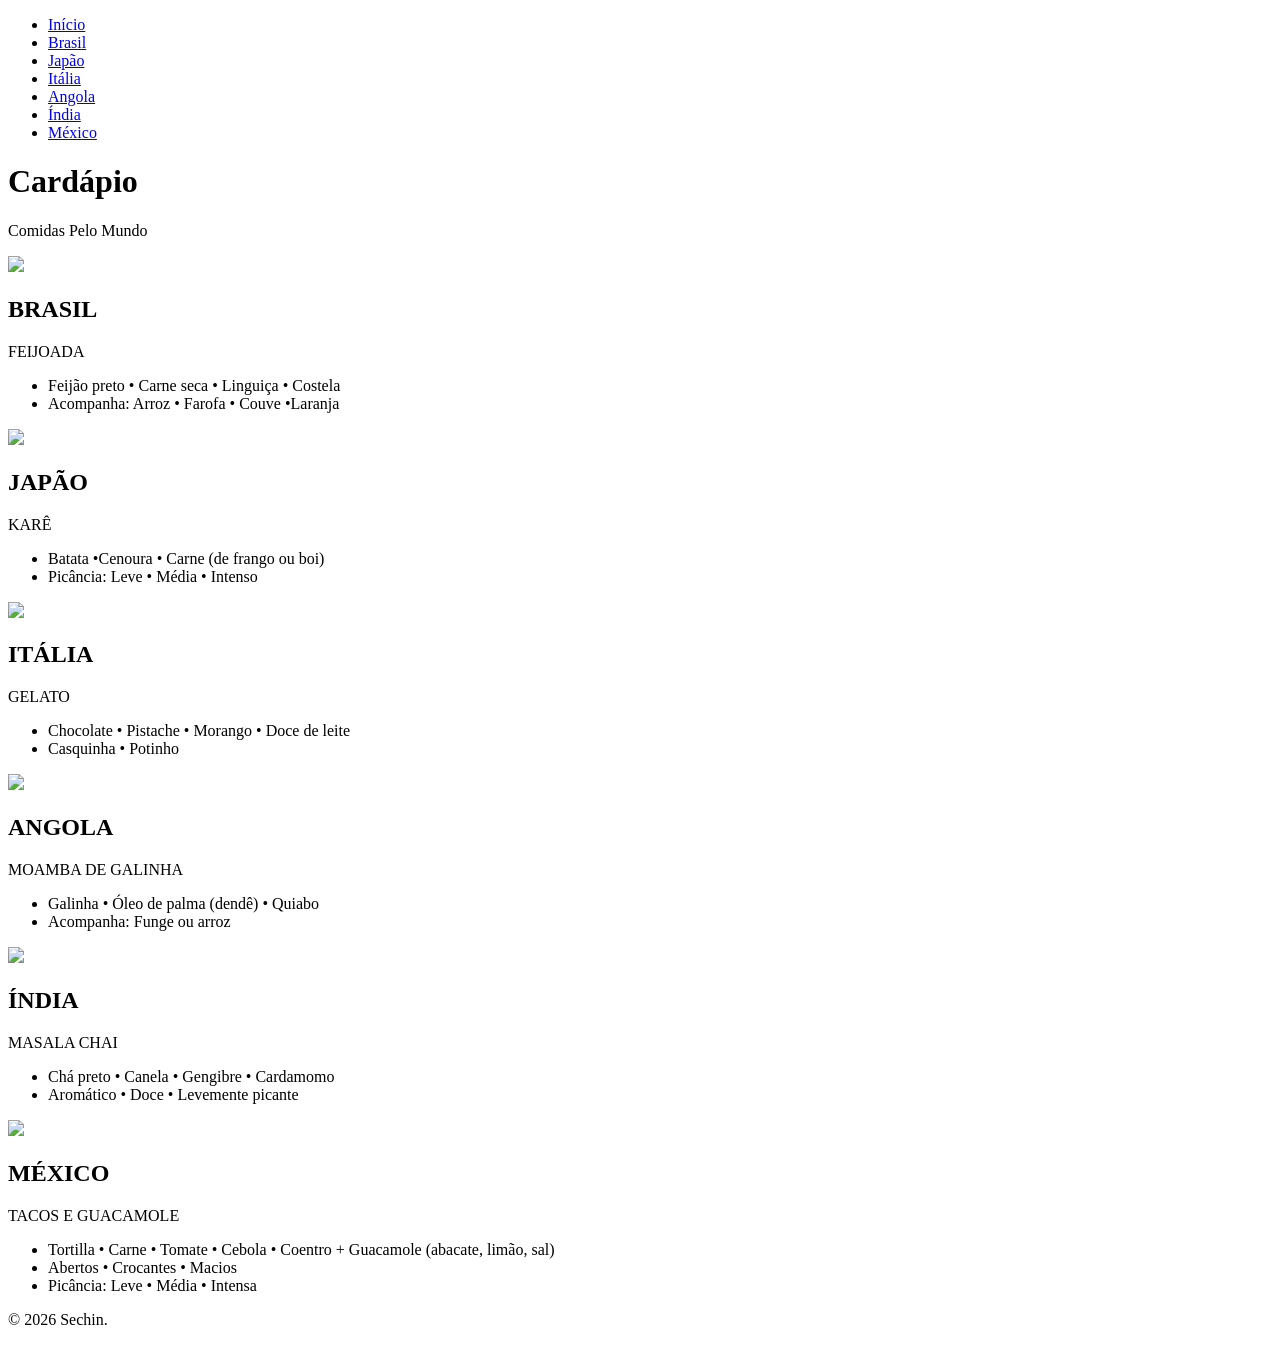
==== index.html @ c8889a67 "Criando pastas e HTML" ====
<!DOCTYPE html>
<html lang="pt-br">
<head>
    <meta charset="UTF-8">
    <meta name="viewport" content="width=device-width, initial-scale=1.0">
    <link rel="stylesheet" href="src/css/style.css">
    <link rel="icon" href="src/assets/Icon.png">
    <title>Cardápio</title>
</head>

<body>

    <header>

    <nav>
        <ul class="nav-lista">
        <li><a href="#cardapio"> Início </a></li>
        <li><a href="#brasil"> Brasil </a></li>
        <li><a href="#japao"> Japão </a></li>
        <li><a href="#italia"> Itália </a></li>
        <li><a href="#angola"> Angola </a></li>
        <li><a href="#india"> Índia </a></li>
        <li><a href="#mexico"> México </a></li>
        </ul>
    </nav>
    
    </header>
   
    <h1 id="cardapio">Cardápio</h1>
    <p class="subtitulo">Comidas Pelo Mundo</p>

    <section class="brasil" id="brasil">
        <img src="src/assets/Feijoada.jpg">
        <div class="conteudo">
            <h2>BRASIL</h2>
            <p>FEIJOADA</p>
            <ul>
                <li>Feijão preto • Carne seca • Linguiça • Costela</li>
                <li>Acompanha: Arroz • Farofa • Couve •Laranja</li>
            </ul>
        </div>
    </section>

    <section class="japao" id="japao">
        <img src="src/assets/Kare.jpg">
        <div class="conteudo">
            <h2>JAPÃO</h2>
            <p>KARÊ</p>
            <ul>
                <li>Batata •Cenoura • Carne (de frango ou boi)</li>
                <li>Picância: Leve • Média • Intenso</li>
            </ul>
        </div>
    </section>

    <section class="italia" id="italia">
        <img src="src/assets/Gelato.jpg">
        <div class="conteudo">
            <h2>ITÁLIA</h2>
            <p>GELATO</p>
            <ul>
                <li>Chocolate • Pistache • Morango • Doce de leite</li>
                <li>Casquinha • Potinho</li>
            </ul>
        </div>
    </section>

    <section class="angola" id="angola">
        <img src="src/assets/Moamba-Galinha.webp">
        <div class="conteudo">
            <h2>ANGOLA</h2>
            <p>MOAMBA DE GALINHA</p>
            <ul>
                <li>Galinha • Óleo de palma (dendê) • Quiabo</li>
                <li>Acompanha: Funge ou arroz</li>
            </ul>
        </div>
    </section>

    <section class="india" id="india">
        <img src="src/assets/Masala-Chai.jpg">
        <div class="conteudo">
            <h2>ÍNDIA</h2>
            <p>MASALA CHAI</p>
            <ul>
                <li>Chá preto • Canela • Gengibre • Cardamomo</li>
                <li>Aromático • Doce • Levemente picante</li>
            </ul>
        </div>
    </section>

    <section class="mexico" id="mexico">
        <img src="src/assets/Tacos.jpg">
        <div class="conteudo">
            <h2>MÉXICO</h2>
            <p>TACOS E GUACAMOLE</p>
            <ul>
                <li>Tortilla • Carne • Tomate • Cebola • Coentro + Guacamole (abacate, limão, sal)</li>
                <li>Abertos • Crocantes • Macios</li>
                <li>Picância: Leve • Média • Intensa</li>
            </ul>
        </div>
    </section>

    <footer>
    <p> &copy; 2026 Sechin. </p>
    </footer>

</body>
</html>
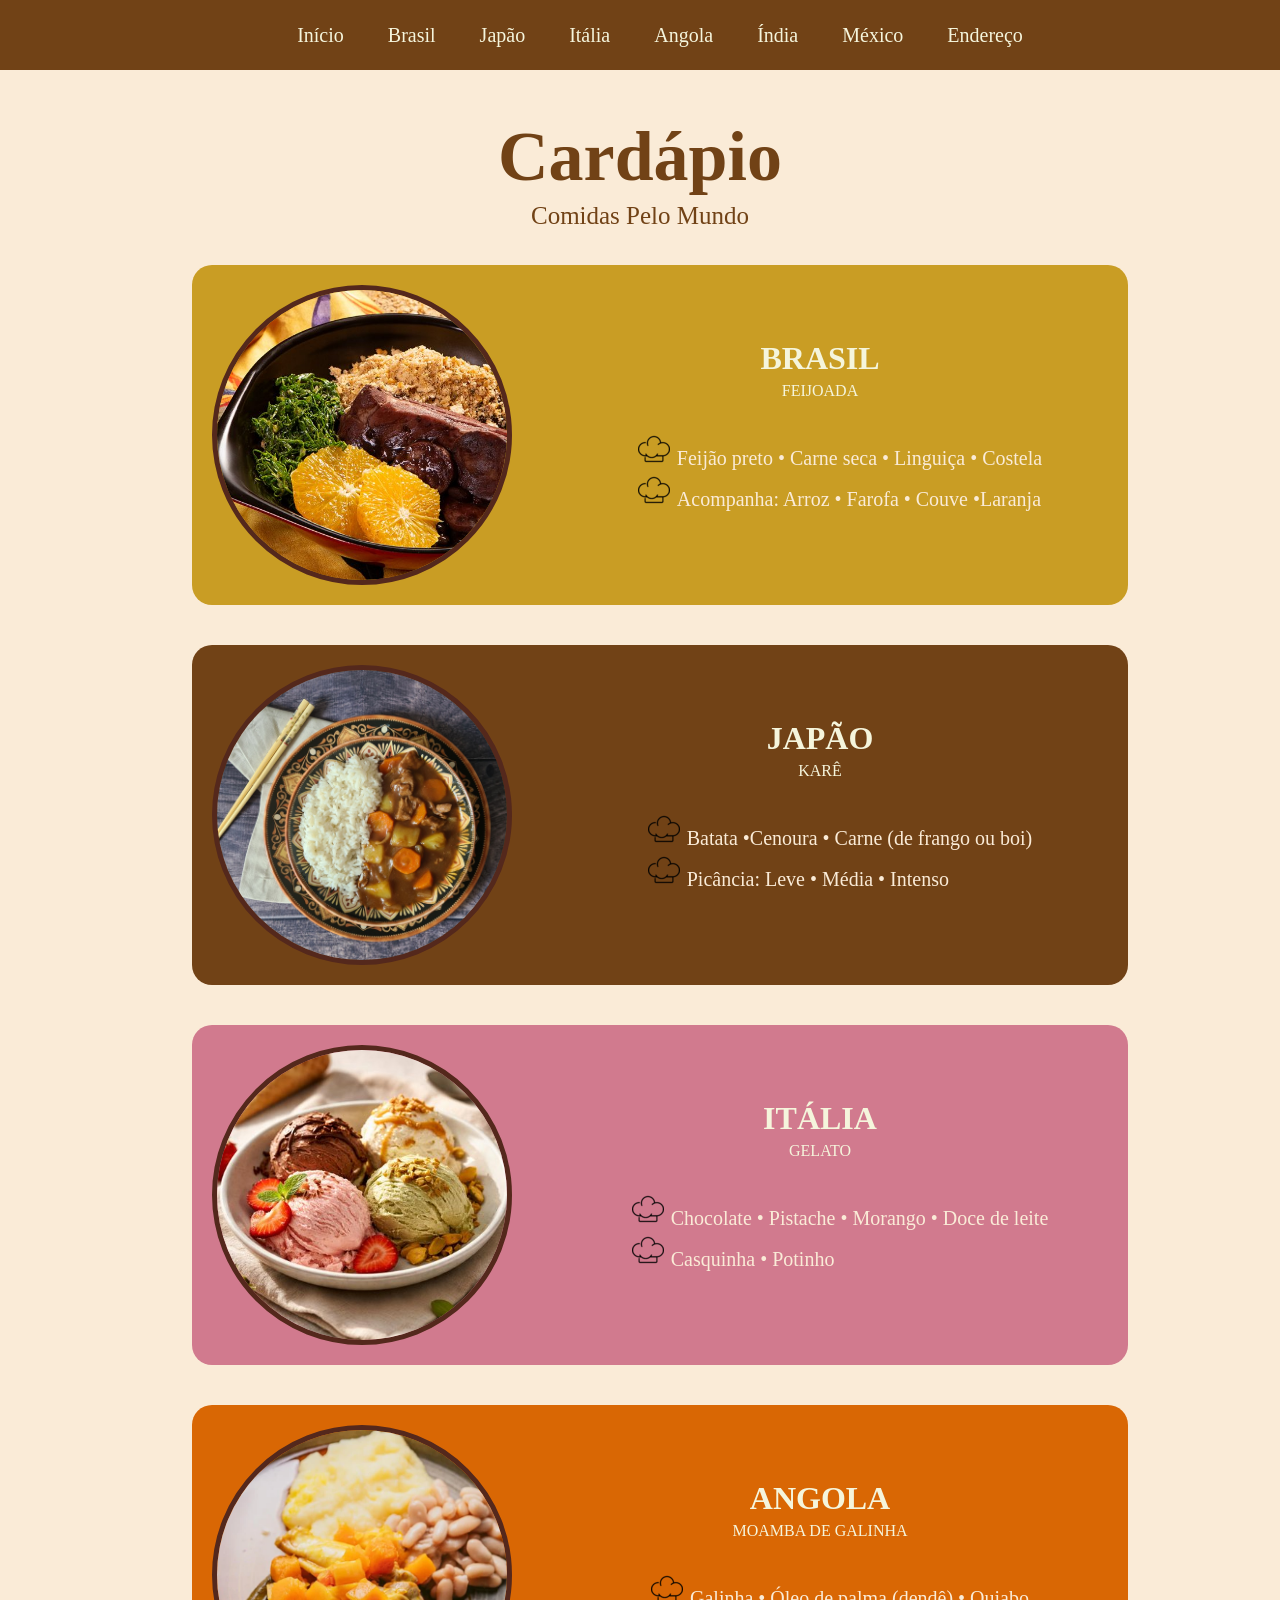
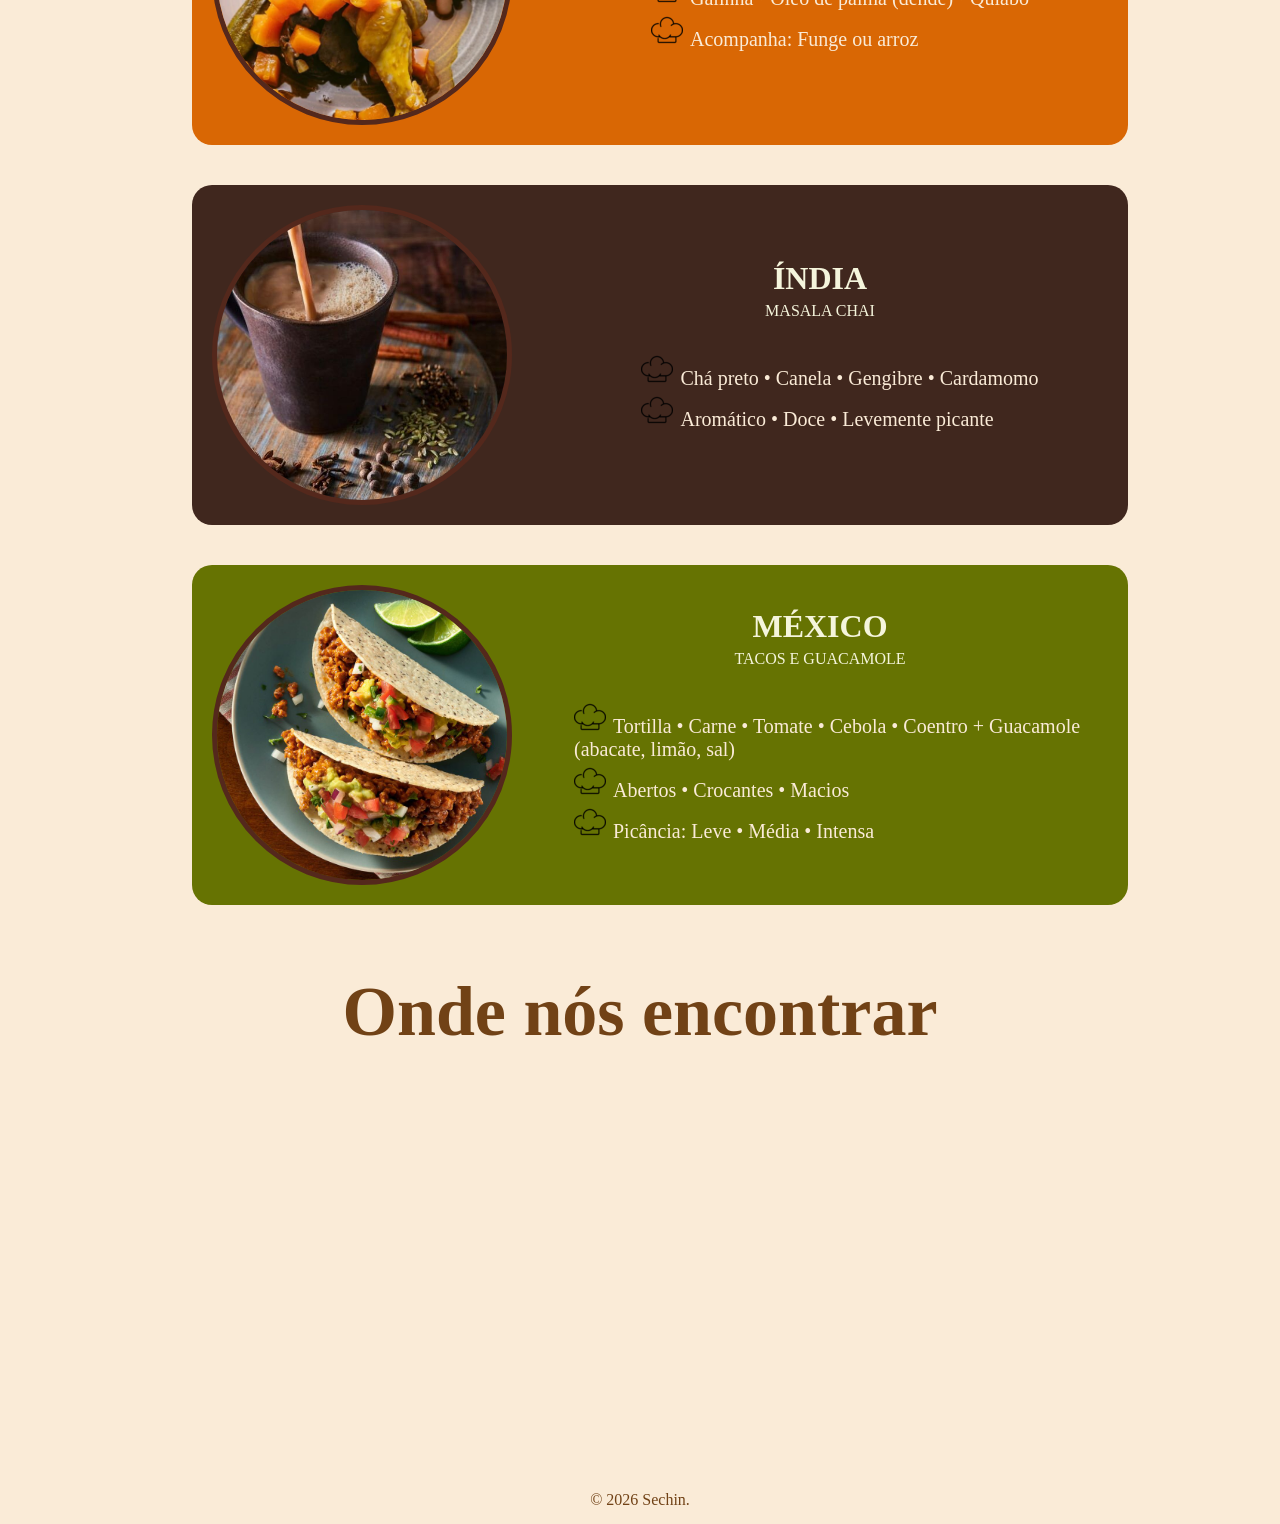
==== commit 2db2e841: "Adicionando e estilizando iframe" ====
--- a/index.html
+++ b/index.html
@@ -21,6 +21,7 @@
         <li><a href="#angola"> Angola </a></li>
         <li><a href="#india"> Índia </a></li>
         <li><a href="#mexico"> México </a></li>
+        <li><a href="#endereço"> Endereço </a></li>
         </ul>
     </nav>
     
@@ -102,6 +103,12 @@
         </div>
     </section>
 
+    <h1 id="endereço" class="cardapio1">Onde nós encontrar</h1>
+
+
+    <iframe src="https://www.google.com/maps/embed?pb=!1m18!1m12!1m3!1d3658.3127235779248!2d-46.73303502525183!3d-23.521252160118795!2m3!1f0!2f0!3f0!3m2!1i1024!2i768!4f13.1!3m3!1m2!1s0x94cef8c040eab571%3A0xd053f5cbc9f751ea!2sR.%20Guaip%C3%A1%20-%20Vila%20Leopoldina%2C%20S%C3%A3o%20Paulo%20-%20SP%2C%2005089-001!5e0!3m2!1spt-BR!2sbr!4v1776469740683!5m2!1spt-BR!2sbr" allowfullscreen="" loading="lazy"></iframe>
+
+
     <footer>
     <p> &copy; 2026 Sechin. </p>
     </footer>
--- a/src/css/style.css
+++ b/src/css/style.css
@@ -0,0 +1,168 @@
+* {
+    scroll-behavior: smooth;
+}
+
+header {
+    display: flex;
+    justify-content: center;
+    align-items: center;
+    height: 70px;
+    width: 100%;
+    background-color: #714216;
+    position: fixed;
+    z-index: 10;
+    top: 0;
+}
+
+.nav-lista li {
+    display: inline-flex;
+    list-style: none;
+    padding-inline: 20px;
+    justify-content: center;
+    text-align: center;
+}
+
+
+a {
+    text-decoration: none;
+    color: beige;
+}
+
+a:hover{
+    font-weight: bold; 
+}
+
+.brasil:hover,
+.japao:hover,
+.italia:hover,
+.angola:hover,
+.india:hover,
+.mexico:hover 
+{
+    transform: scale(1.01); /* multiplica o tamanho da section pelo fator dado, aumentando desde o centro sem afetar o layout */
+}
+
+:target {
+  scroll-margin-top: 110px;
+}
+
+h1 {
+    color: #714216;
+    font-size: 70px;
+    text-align: center;
+    margin-bottom: 5px;
+}
+
+h2 {
+    color: beige;
+    font-size: 32px;
+    margin-bottom: 5px; /*determina espaçamento quanto ao elemento de baixo*/
+    margin-top: 0px;
+}
+
+.subtitulo {
+    color: #714216;
+    font-size: 25px;
+    text-align: center;
+    margin-top: 0;
+}
+
+
+p {
+    color: beige;
+    font-size: 16px;
+    margin-bottom: 10px; /*determina espaçamento quanto ao elemento de baixo*/
+    margin-top: 0;
+    padding-bottom: 5px;
+}
+
+body {
+    background-color: antiquewhite;
+    margin: 0;
+    padding-top: 70px; /* mesma altura do header */
+}
+
+
+img {
+    width: 290px;
+    height: 290px;
+    border-radius: 50%;
+    object-fit: cover;
+    border: 5px solid #54281C;
+}
+
+section {
+    display: inline-flex;
+    align-items: center;
+    gap: 20px; /*estabele espaçamento entre linhas e colunas*/
+    margin: 20px auto; /*define o espaçamento entre cada uma das sections*/
+    width: 70%;
+    margin-left: 15%;
+    padding: 20px; /*define espaçamento interno (conteúdo/borda)*/
+    border-radius: 20px;
+}
+
+.descriçoes li {
+    list-style: none;
+    margin-top: 0;
+    padding-left: 1px; /*espaçamento entre imagem e texto (da esquerda para direita)*/
+}
+
+
+li {
+    list-style-image: url('../assets/Icon.png'); 
+    list-style-position: inside; 
+    color:antiquewhite;
+    padding: 2px; /*espaçamento entre cada uma das linhas*/
+    font-size: 20px;
+    text-align: left;
+}
+
+.conteudo { /*determina que tudo dentro da classe (<img>, <h2>, <p> e <ul>/<li>) fiquem centralizados*/
+    display: flex;
+    flex-direction: column;
+    justify-content: center;
+    align-items: center;
+    width: 100%;
+    text-align: center;
+}
+
+.brasil {
+    background-color: #C99D24;
+}
+
+.japao { 
+    background-color: #714216;
+}
+.italia { 
+    background-color: #d17a8e;
+ }
+.angola { 
+    background-color: #D96704;
+}
+.india { 
+    background-color: #40271E;
+}
+.mexico { 
+    background-color: #667302;
+}
+
+iframe{
+    width: 70%;
+    margin-left: 15%;
+    height: 400px;
+    border: 0;
+    margin-top: 20px;
+}
+
+footer {
+    text-align: center;
+    font-size: 10px;
+    padding: 10px;
+    margin-bottom: 0;
+}
+
+footer p {
+    color: #714216;
+    margin: 0;
+}
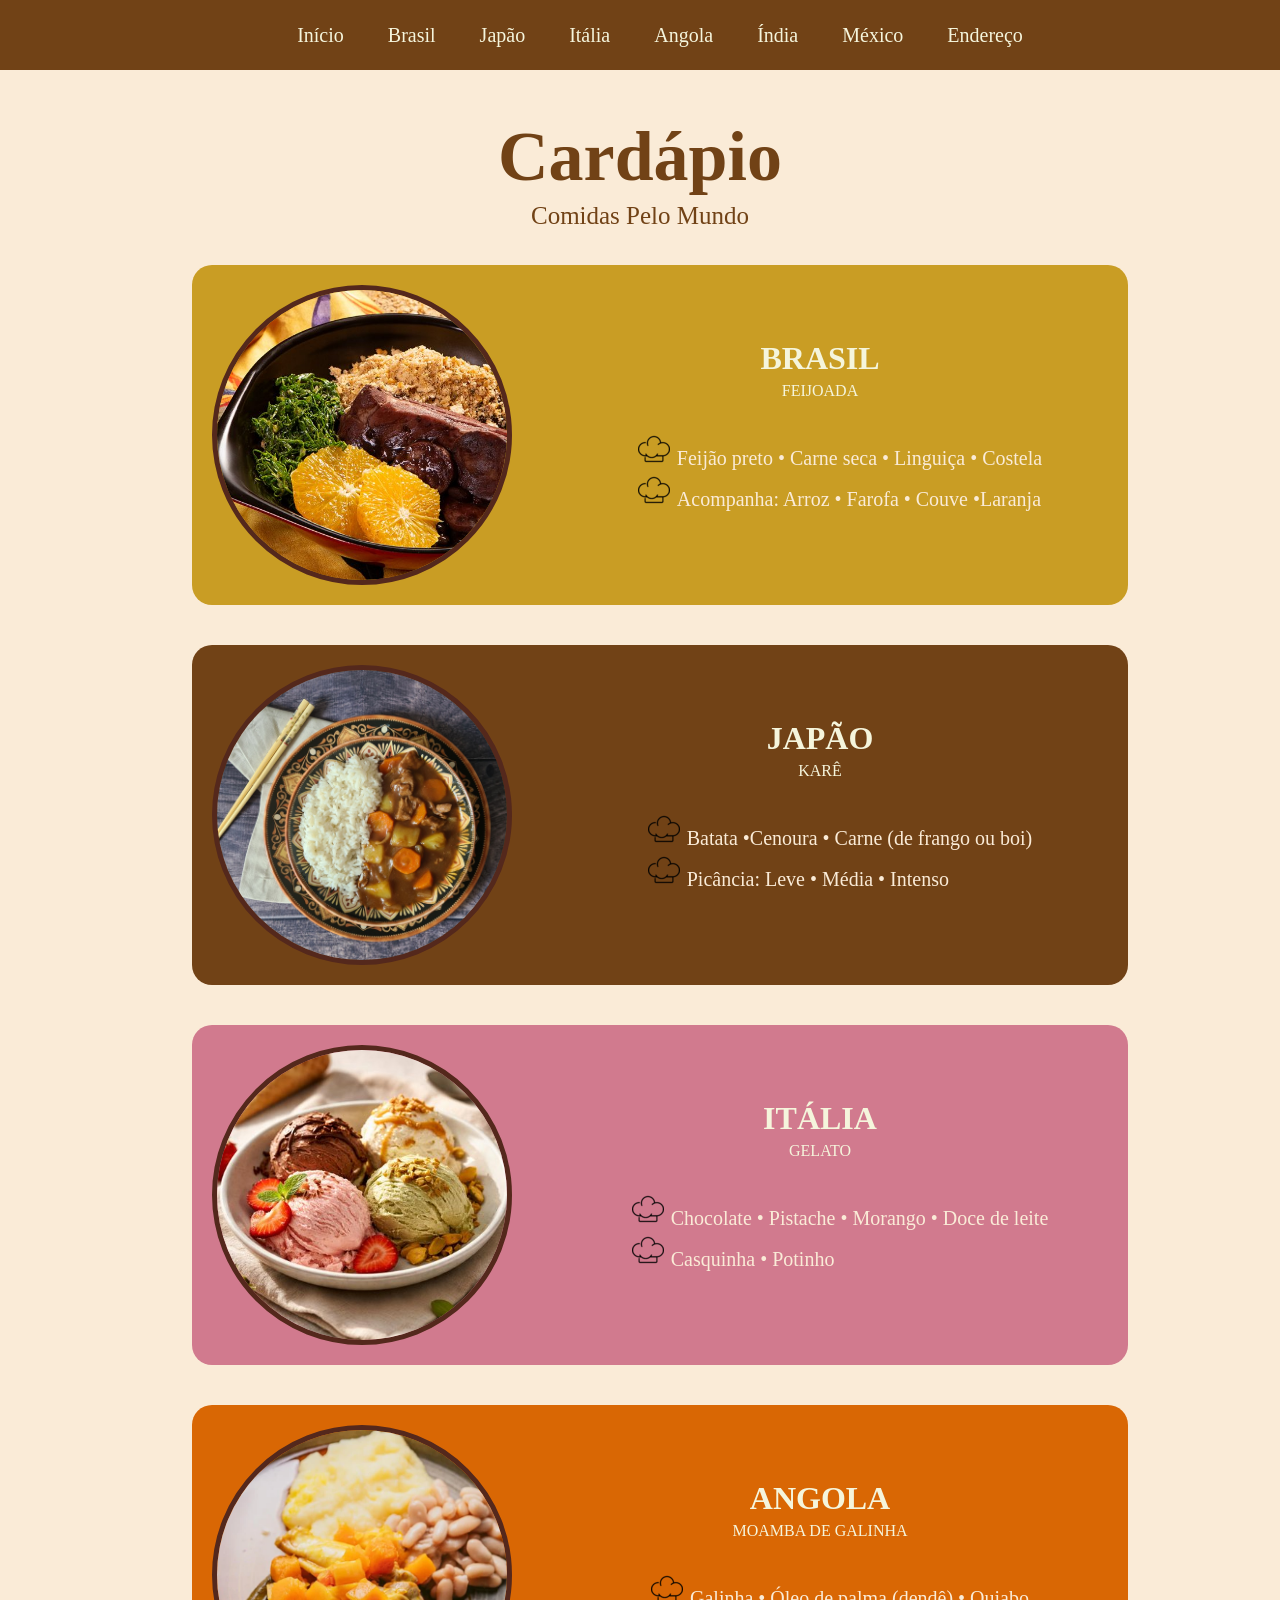
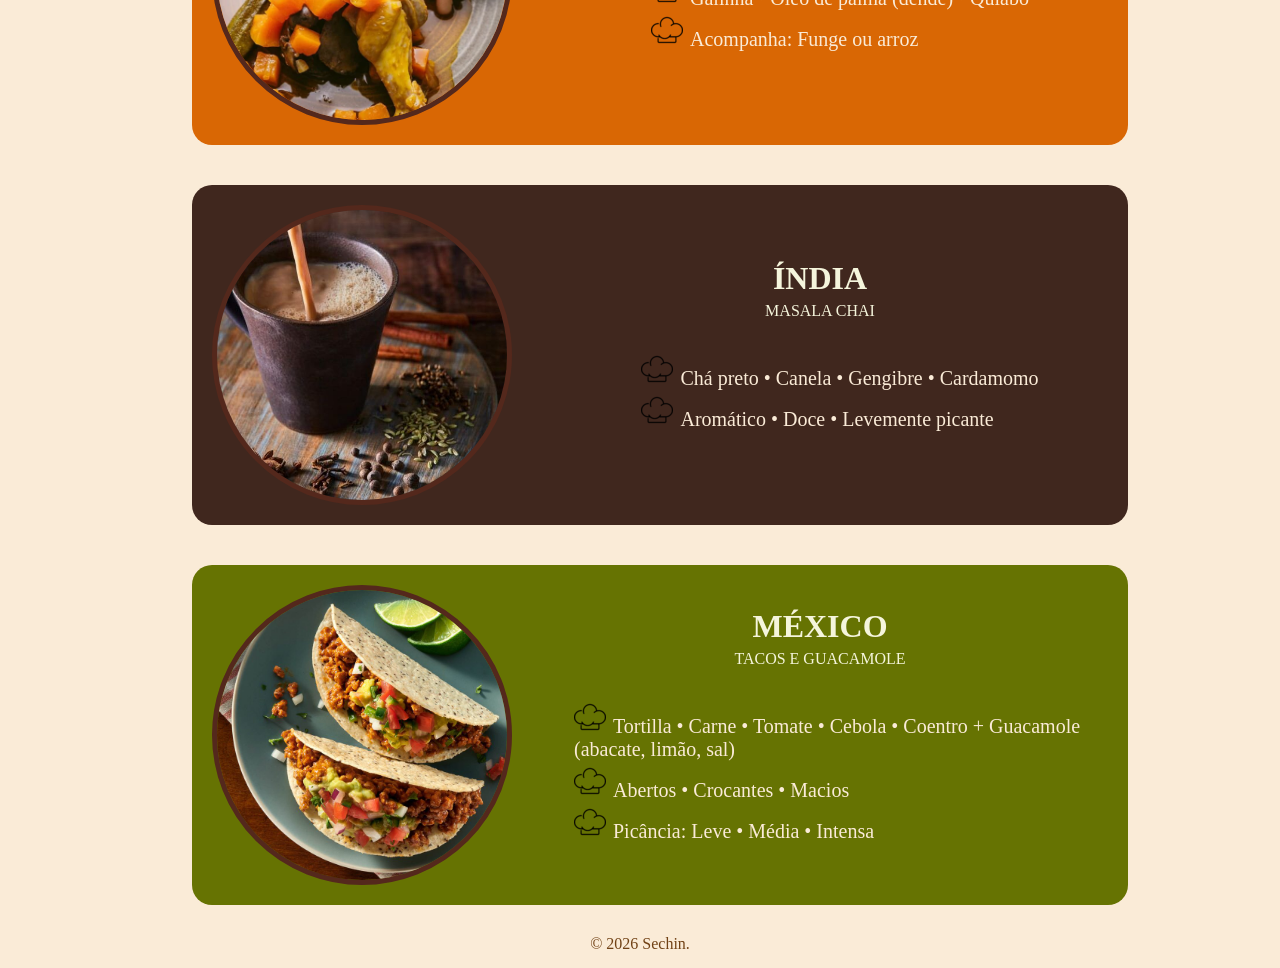
==== commit 9d07206e: "Removendo iframe da página principal e adicionado ícone (em Endereço)" ====
--- a/index.html
+++ b/index.html
@@ -21,7 +21,7 @@
         <li><a href="#angola"> Angola </a></li>
         <li><a href="#india"> Índia </a></li>
         <li><a href="#mexico"> México </a></li>
-        <li><a href="#endereço"> Endereço </a></li>
+        <li><a href="./src/pages/endereco.html"> Endereço </a></li>
         </ul>
     </nav>
     
@@ -103,12 +103,6 @@
         </div>
     </section>
 
-    <h1 id="endereço" class="cardapio1">Onde nós encontrar</h1>
-
-
-    <iframe src="https://www.google.com/maps/embed?pb=!1m18!1m12!1m3!1d3658.3127235779248!2d-46.73303502525183!3d-23.521252160118795!2m3!1f0!2f0!3f0!3m2!1i1024!2i768!4f13.1!3m3!1m2!1s0x94cef8c040eab571%3A0xd053f5cbc9f751ea!2sR.%20Guaip%C3%A1%20-%20Vila%20Leopoldina%2C%20S%C3%A3o%20Paulo%20-%20SP%2C%2005089-001!5e0!3m2!1spt-BR!2sbr!4v1776469740683!5m2!1spt-BR!2sbr" allowfullscreen="" loading="lazy"></iframe>
-
-
     <footer>
     <p> &copy; 2026 Sechin. </p>
     </footer>
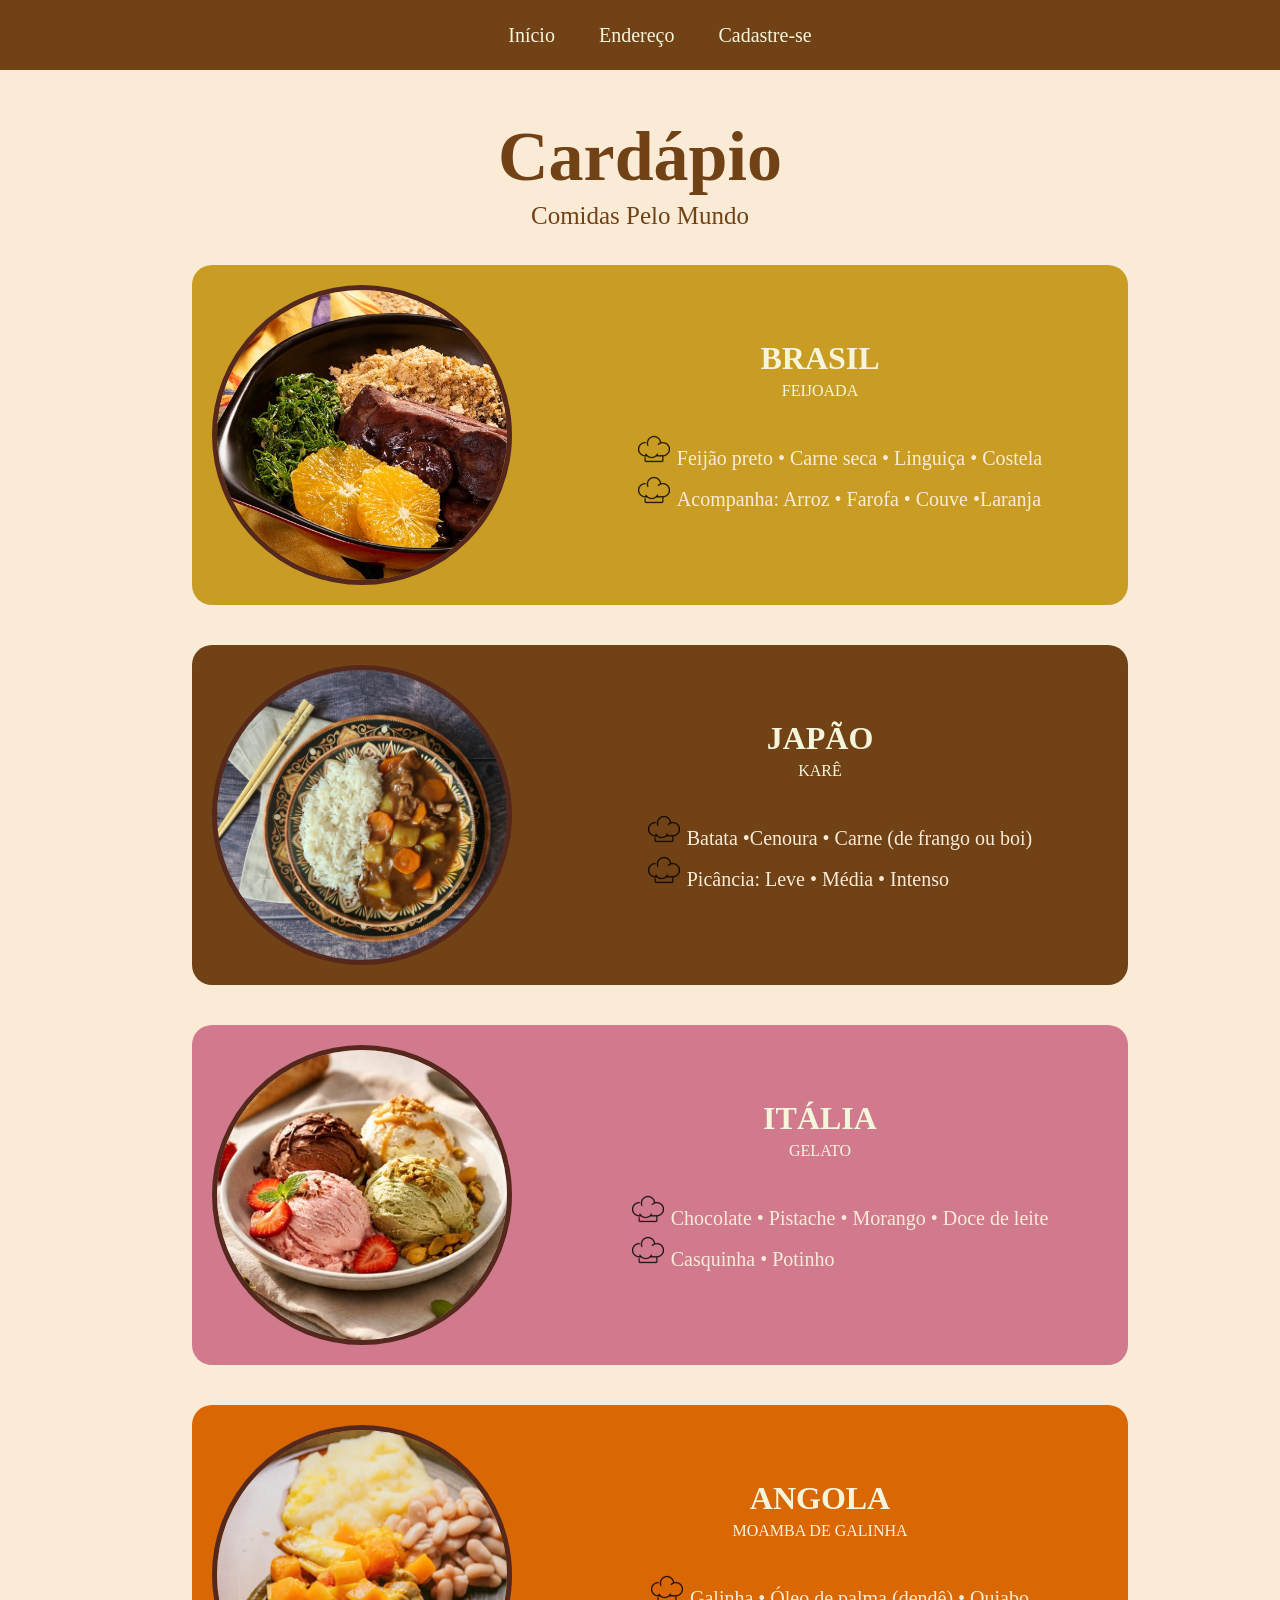
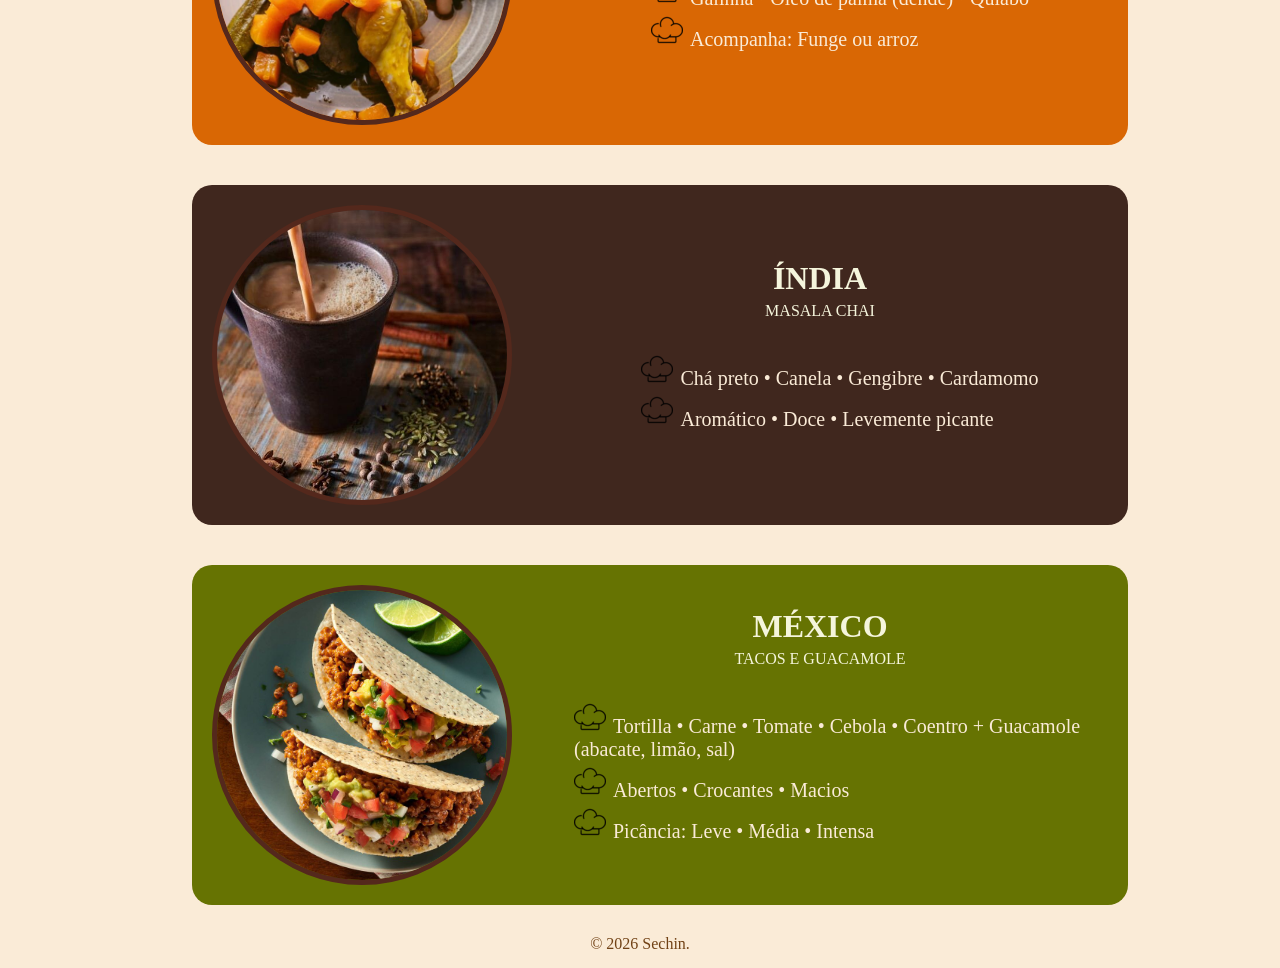
==== commit 21378732: "Consertando estrutura de pastas" ====
--- a/index.html
+++ b/index.html
@@ -3,8 +3,8 @@
 <head>
     <meta charset="UTF-8">
     <meta name="viewport" content="width=device-width, initial-scale=1.0">
-    <link rel="stylesheet" href="src/css/style.css">
-    <link rel="icon" href="src/assets/Icon.png">
+    <link rel="stylesheet" href="/src/pages/css/index.css">
+    <link rel="icon" href="/src/assets/Icon.png">
     <title>Cardápio</title>
 </head>
 
@@ -15,23 +15,26 @@
     <nav>
         <ul class="nav-lista">
         <li><a href="#cardapio"> Início </a></li>
+        <!--
         <li><a href="#brasil"> Brasil </a></li>
         <li><a href="#japao"> Japão </a></li>
         <li><a href="#italia"> Itália </a></li>
         <li><a href="#angola"> Angola </a></li>
         <li><a href="#india"> Índia </a></li>
         <li><a href="#mexico"> México </a></li>
-        <li><a href="./src/pages/endereco.html"> Endereço </a></li>
+        -->
+        <li><a href="/src/pages/endereco.html"> Endereço </a></li>
+        <li><a href="/src/pages/cadastro.html"> Cadastre-se </a></li>
         </ul>
     </nav>
-    
+
     </header>
    
     <h1 id="cardapio">Cardápio</h1>
     <p class="subtitulo">Comidas Pelo Mundo</p>
 
     <section class="brasil" id="brasil">
-        <img src="src/assets/Feijoada.jpg">
+        <img src="/src/assets/Feijoada.jpg">
         <div class="conteudo">
             <h2>BRASIL</h2>
             <p>FEIJOADA</p>
@@ -43,7 +46,7 @@
     </section>
 
     <section class="japao" id="japao">
-        <img src="src/assets/Kare.jpg">
+        <img src="/src/assets/Kare.jpg">
         <div class="conteudo">
             <h2>JAPÃO</h2>
             <p>KARÊ</p>
@@ -55,7 +58,7 @@
     </section>
 
     <section class="italia" id="italia">
-        <img src="src/assets/Gelato.jpg">
+        <img src="/src/assets/Gelato.jpg">
         <div class="conteudo">
             <h2>ITÁLIA</h2>
             <p>GELATO</p>
@@ -67,7 +70,7 @@
     </section>
 
     <section class="angola" id="angola">
-        <img src="src/assets/Moamba-Galinha.webp">
+        <img src="/src/assets/Moamba-Galinha.webp">
         <div class="conteudo">
             <h2>ANGOLA</h2>
             <p>MOAMBA DE GALINHA</p>
@@ -79,7 +82,7 @@
     </section>
 
     <section class="india" id="india">
-        <img src="src/assets/Masala-Chai.jpg">
+        <img src="/src/assets/Masala-Chai.jpg">
         <div class="conteudo">
             <h2>ÍNDIA</h2>
             <p>MASALA CHAI</p>
@@ -91,7 +94,7 @@
     </section>
 
     <section class="mexico" id="mexico">
-        <img src="src/assets/Tacos.jpg">
+        <img src="/src/assets/Tacos.jpg">
         <div class="conteudo">
             <h2>MÉXICO</h2>
             <p>TACOS E GUACAMOLE</p>
--- a/src/pages/css/index.css
+++ b/src/pages/css/index.css
@@ -0,0 +1,168 @@
+* {
+    scroll-behavior: smooth;
+}
+
+header {
+    display: flex;
+    justify-content: center;
+    align-items: center;
+    height: 70px;
+    width: 100%;
+    background-color: #714216;
+    position: fixed;
+    z-index: 10;
+    top: 0;
+}
+
+.nav-lista li {
+    display: inline-flex;
+    list-style: none;
+    padding-inline: 20px;
+    justify-content: center;
+    text-align: center;
+}
+
+
+a {
+    text-decoration: none;
+    color: beige;
+}
+
+a:hover{
+    font-weight: bold; 
+}
+
+.brasil:hover,
+.japao:hover,
+.italia:hover,
+.angola:hover,
+.india:hover,
+.mexico:hover 
+{
+    transform: scale(1.01); /* multiplica o tamanho da section pelo fator dado, aumentando desde o centro sem afetar o layout */
+}
+
+:target {
+  scroll-margin-top: 110px;
+}
+
+h1 {
+    color: #714216;
+    font-size: 70px;
+    text-align: center;
+    margin-bottom: 5px;
+}
+
+h2 {
+    color: beige;
+    font-size: 32px;
+    margin-bottom: 5px; /*determina espaçamento quanto ao elemento de baixo*/
+    margin-top: 0px;
+}
+
+.subtitulo {
+    color: #714216;
+    font-size: 25px;
+    text-align: center;
+    margin-top: 0;
+}
+
+
+p {
+    color: beige;
+    font-size: 16px;
+    margin-bottom: 10px; /*determina espaçamento quanto ao elemento de baixo*/
+    margin-top: 0;
+    padding-bottom: 5px;
+}
+
+body {
+    background-color: antiquewhite;
+    margin: 0;
+    padding-top: 70px; /* mesma altura do header */
+}
+
+
+img {
+    width: 290px;
+    height: 290px;
+    border-radius: 50%;
+    object-fit: cover;
+    border: 5px solid #54281C;
+}
+
+section {
+    display: inline-flex;
+    align-items: center;
+    gap: 20px; /*estabele espaçamento entre linhas e colunas*/
+    margin: 20px auto; /*define o espaçamento entre cada uma das sections*/
+    width: 70%;
+    margin-left: 15%;
+    padding: 20px; /*define espaçamento interno (conteúdo/borda)*/
+    border-radius: 20px;
+}
+
+.descriçoes li {
+    list-style: none;
+    margin-top: 0;
+    padding-left: 1px; /*espaçamento entre imagem e texto (da esquerda para direita)*/
+}
+
+
+li {
+    list-style-image: url('/src/assets/Icon.png'); 
+    list-style-position: inside; 
+    color:antiquewhite;
+    padding: 2px; /*espaçamento entre cada uma das linhas*/
+    font-size: 20px;
+    text-align: left;
+}
+
+.conteudo { /*determina que tudo dentro da classe (<img>, <h2>, <p> e <ul>/<li>) fiquem centralizados*/
+    display: flex;
+    flex-direction: column;
+    justify-content: center;
+    align-items: center;
+    width: 100%;
+    text-align: center;
+}
+
+.brasil {
+    background-color: #C99D24;
+}
+
+.japao { 
+    background-color: #714216;
+}
+.italia { 
+    background-color: #d17a8e;
+ }
+.angola { 
+    background-color: #D96704;
+}
+.india { 
+    background-color: #40271E;
+}
+.mexico { 
+    background-color: #667302;
+}
+
+iframe{
+    width: 70%;
+    margin-left: 15%;
+    height: 400px;
+    border: 0;
+    margin-top: 20px;
+}
+
+footer {
+    text-align: center;
+    font-size: 10px;
+    padding: 10px;
+    margin-bottom: 0;
+}
+
+footer p {
+    color: #714216;
+    margin: 0;
+}
